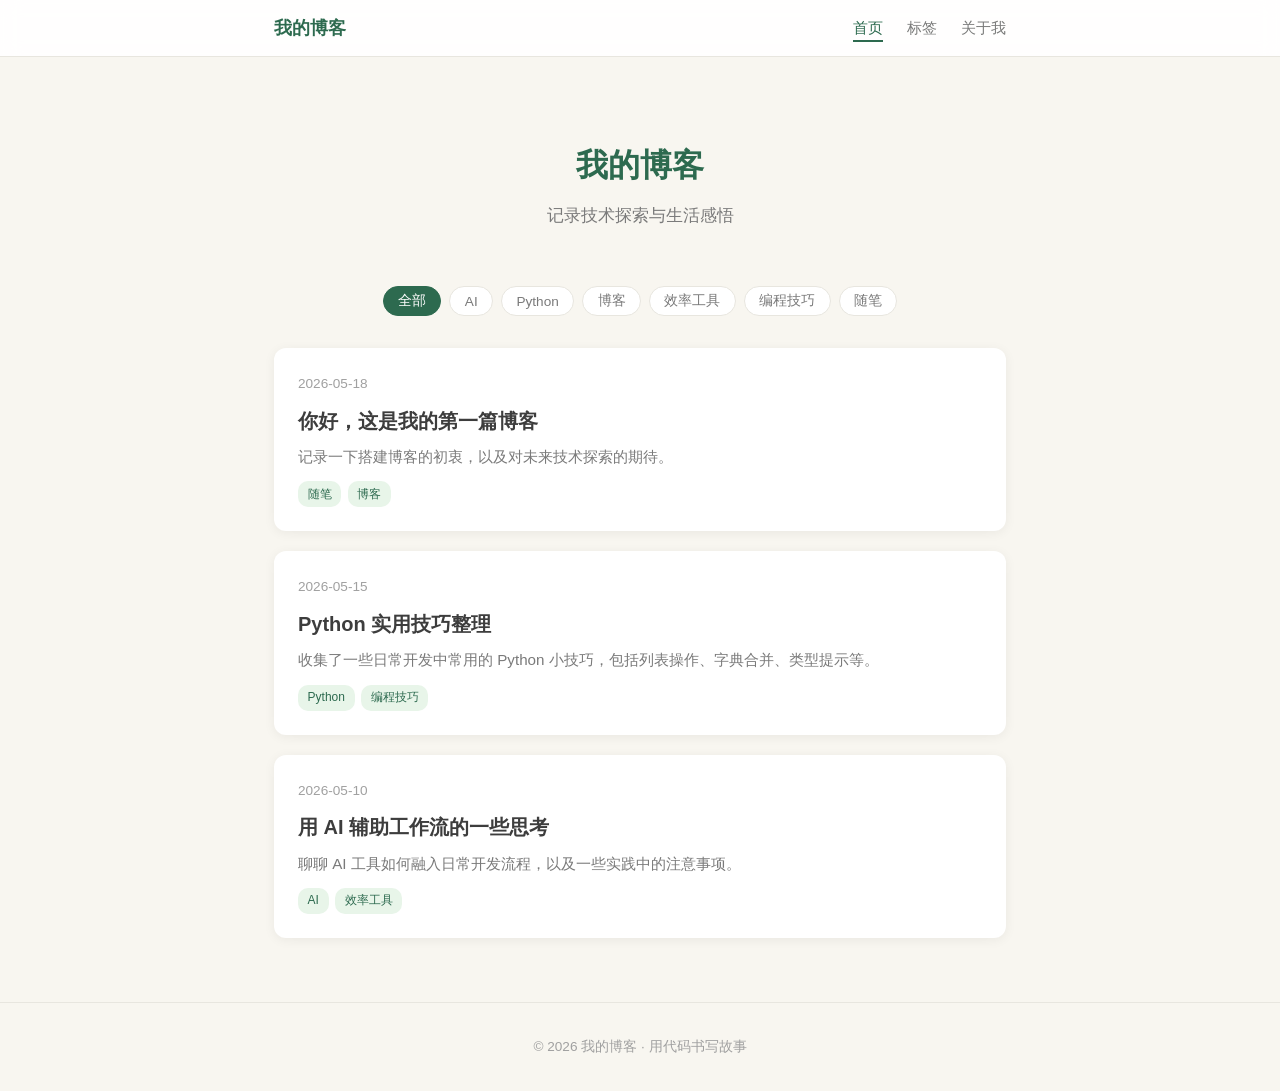
==== index.html @ 417cd6e2 "init: personal blog with FastAPI-style static site Clean, minimal blog homepage with article list, t" ====
<!DOCTYPE html>
<html lang="zh-CN">
<head>
  <meta charset="UTF-8">
  <meta name="viewport" content="width=device-width, initial-scale=1.0">
  <title>我的博客</title>
  <link rel="stylesheet" href="static/css/style.css">
</head>
<body>
  <nav class="navbar">
    <div class="navbar-inner">
      <a href="index.html" class="navbar-brand">我的博客</a>
      <ul class="navbar-links">
        <li><a href="index.html" class="active">首页</a></li>
        <li><a href="tags.html">标签</a></li>
        <li><a href="about.html">关于我</a></li>
      </ul>
    </div>
  </nav>

  <div class="container">
    <div class="hero">
      <h1>我的博客</h1>
      <p class="subtitle">记录技术探索与生活感悟</p>
    </div>

    <div class="tags-filter" id="tagsFilter"></div>

    <div class="post-list" id="postList"></div>
  </div>

  <footer class="footer">
    <p>&copy; 2026 我的博客 · 用代码书写故事</p>
  </footer>

  <script>
    const params = new URLSearchParams(window.location.search);
    const activeTag = params.get('tag');
    let posts = [];
    let allTags = [];

    async function init() {
      const res = await fetch('data/posts.json');
      posts = await res.json();
      posts.sort((a, b) => b.date.localeCompare(a.date));

      allTags = [...new Set(posts.flatMap(p => p.tags))].sort();
      renderTags();
      renderPosts();
    }

    function renderTags() {
      const container = document.getElementById('tagsFilter');
      const html = allTags.map(tag =>
        `<button class="tag-btn ${tag === activeTag ? 'active' : ''}" onclick="filterByTag('${tag}')">${tag}</button>`
      ).join('');
      container.innerHTML = `<button class="tag-btn ${!activeTag ? 'active' : ''}" onclick="filterByTag(null)">全部</button>` + html;
    }

    function filterByTag(tag) {
      if (tag) {
        window.history.replaceState(null, '', `?tag=${encodeURIComponent(tag)}`);
      } else {
        window.history.replaceState(null, '', window.location.pathname);
      }
      location.reload();
    }

    function renderPosts() {
      const container = document.getElementById('postList');
      const filtered = activeTag ? posts.filter(p => p.tags.includes(activeTag)) : posts;

      if (filtered.length === 0) {
        container.innerHTML = '<div class="empty-state"><p>暂无相关文章</p></div>';
        return;
      }

      container.innerHTML = filtered.map(post => `
        <article class="post-card" onclick="window.location.href='post.html?id=${post.id}'">
          <div class="post-card-meta">
            <span>${post.date}</span>
          </div>
          <h2><a href="post.html?id=${post.id}">${post.title}</a></h2>
          <p class="post-card-summary">${post.summary}</p>
          <div class="post-card-tags">
            ${post.tags.map(t => `<span class="tag-badge">${t}</span>`).join('')}
          </div>
        </article>
      `).join('');
    }

    init();
  </script>
</body>
</html>
---- static/css/style.css ----
/* ========== Reset & Base ========== */
*,
*::before,
*::after {
  margin: 0;
  padding: 0;
  box-sizing: border-box;
}

:root {
  --bg: #f8f6f0;
  --bg-card: #ffffff;
  --primary: #2d6a4f;
  --primary-light: #40916c;
  --primary-bg: #e8f5e9;
  --text: #3d3d3d;
  --text-light: #7a7a7a;
  --text-muted: #a0a0a0;
  --border: #e8e6df;
  --shadow: 0 2px 12px rgba(0, 0, 0, 0.06);
  --shadow-hover: 0 4px 20px rgba(0, 0, 0, 0.1);
  --radius: 12px;
  --max-width: 780px;
}

html {
  font-size: 16px;
  scroll-behavior: smooth;
}

body {
  font-family: "PingFang SC", "Hiragino Sans GB", "Noto Sans SC", "Microsoft YaHei", sans-serif;
  background-color: var(--bg);
  color: var(--text);
  line-height: 1.75;
  min-height: 100vh;
  display: flex;
  flex-direction: column;
}

a {
  color: var(--primary);
  text-decoration: none;
  transition: color 0.2s;
}

a:hover {
  color: var(--primary-light);
}

/* ========== Navigation ========== */
.navbar {
  background: var(--bg-card);
  border-bottom: 1px solid var(--border);
  position: sticky;
  top: 0;
  z-index: 100;
  backdrop-filter: blur(10px);
  background: rgba(255, 255, 255, 0.9);
}

.navbar-inner {
  max-width: var(--max-width);
  margin: 0 auto;
  padding: 0 1.5rem;
  display: flex;
  align-items: center;
  justify-content: space-between;
  height: 56px;
}

.navbar-brand {
  font-size: 1.1rem;
  font-weight: 700;
  color: var(--primary);
}

.navbar-links {
  display: flex;
  gap: 1.5rem;
  list-style: none;
}

.navbar-links a {
  color: var(--text-light);
  font-size: 0.95rem;
  padding: 0.25rem 0;
  border-bottom: 2px solid transparent;
  transition: all 0.2s;
}

.navbar-links a:hover,
.navbar-links a.active {
  color: var(--primary);
  border-bottom-color: var(--primary);
}

/* ========== Container ========== */
.container {
  max-width: var(--max-width);
  margin: 0 auto;
  padding: 2rem 1.5rem;
  flex: 1;
  width: 100%;
}

/* ========== Hero ========== */
.hero {
  text-align: center;
  padding: 3rem 0 2rem;
}

.hero h1 {
  font-size: 2rem;
  font-weight: 700;
  color: var(--primary);
  margin-bottom: 0.5rem;
}

.hero .subtitle {
  font-size: 1.05rem;
  color: var(--text-light);
}

/* ========== Tags Filter ========== */
.tags-filter {
  display: flex;
  flex-wrap: wrap;
  gap: 0.5rem;
  margin: 1.5rem 0 2rem;
  justify-content: center;
}

.tag-btn {
  display: inline-block;
  padding: 0.3rem 0.9rem;
  font-size: 0.85rem;
  border: 1.5px solid var(--border);
  border-radius: 20px;
  color: var(--text-light);
  background: var(--bg-card);
  cursor: pointer;
  transition: all 0.2s;
}

.tag-btn:hover {
  border-color: var(--primary);
  color: var(--primary);
}

.tag-btn.active {
  background: var(--primary);
  color: #fff;
  border-color: var(--primary);
}

/* ========== Post Card ========== */
.post-list {
  display: flex;
  flex-direction: column;
  gap: 1.25rem;
}

.post-card {
  background: var(--bg-card);
  border-radius: var(--radius);
  padding: 1.5rem;
  box-shadow: var(--shadow);
  transition: box-shadow 0.25s, transform 0.25s;
  cursor: pointer;
}

.post-card:hover {
  box-shadow: var(--shadow-hover);
  transform: translateY(-2px);
}

.post-card-meta {
  display: flex;
  align-items: center;
  gap: 0.75rem;
  margin-bottom: 0.5rem;
  font-size: 0.85rem;
  color: var(--text-muted);
}

.post-card h2 {
  font-size: 1.25rem;
  font-weight: 600;
  margin-bottom: 0.4rem;
  color: var(--text);
}

.post-card h2 a {
  color: inherit;
}

.post-card h2 a:hover {
  color: var(--primary);
}

.post-card-summary {
  font-size: 0.95rem;
  color: var(--text-light);
  margin-bottom: 0.75rem;
  line-height: 1.6;
}

.post-card-tags {
  display: flex;
  flex-wrap: wrap;
  gap: 0.4rem;
}

/* ========== Tag Badge ========== */
.tag-badge {
  display: inline-block;
  padding: 0.15rem 0.6rem;
  font-size: 0.75rem;
  background: var(--primary-bg);
  color: var(--primary);
  border-radius: 10px;
}

/* ========== Post Detail ========== */
.post-detail {
  background: var(--bg-card);
  border-radius: var(--radius);
  padding: 2.5rem;
  box-shadow: var(--shadow);
}

.post-detail-header {
  margin-bottom: 2rem;
  padding-bottom: 1.5rem;
  border-bottom: 1px solid var(--border);
}

.post-detail-header h1 {
  font-size: 1.8rem;
  font-weight: 700;
  color: var(--text);
  margin-bottom: 0.75rem;
  line-height: 1.4;
}

.post-detail-header .meta {
  font-size: 0.9rem;
  color: var(--text-muted);
  display: flex;
  align-items: center;
  gap: 1rem;
}

.post-detail-content {
  font-size: 1.02rem;
  line-height: 1.85;
}

.post-detail-content p {
  margin-bottom: 1.25rem;
}

.post-detail-content h3 {
  font-size: 1.2rem;
  font-weight: 600;
  color: var(--primary);
  margin: 2rem 0 0.75rem;
}

.post-detail-content pre {
  background: #f5f5f0;
  border-radius: 8px;
  padding: 1rem 1.25rem;
  overflow-x: auto;
  font-family: "JetBrains Mono", "Fira Code", "Consolas", monospace;
  font-size: 0.88rem;
  line-height: 1.6;
  margin-bottom: 1.25rem;
  border: 1px solid var(--border);
}

.post-detail-content code {
  font-family: "JetBrains Mono", "Fira Code", "Consolas", monospace;
  font-size: 0.88em;
  background: #f0ede6;
  padding: 0.15rem 0.35rem;
  border-radius: 4px;
}

.post-detail-content pre code {
  background: none;
  padding: 0;
}

.post-detail-content ul,
.post-detail-content ol {
  padding-left: 1.5rem;
  margin-bottom: 1.25rem;
}

.post-detail-content li {
  margin-bottom: 0.4rem;
}

.post-detail-tags {
  margin-top: 2rem;
  padding-top: 1.5rem;
  border-top: 1px solid var(--border);
  display: flex;
  flex-wrap: wrap;
  gap: 0.4rem;
}

.back-link {
  display: inline-flex;
  align-items: center;
  gap: 0.3rem;
  font-size: 0.9rem;
  color: var(--text-light);
  margin-bottom: 1.5rem;
}

.back-link:hover {
  color: var(--primary);
}

/* ========== Tags Page ========== */
.tags-overview {
  display: flex;
  flex-direction: column;
  gap: 1rem;
}

.tag-group {
  background: var(--bg-card);
  border-radius: var(--radius);
  padding: 1.25rem 1.5rem;
  box-shadow: var(--shadow);
}

.tag-group-header {
  display: flex;
  align-items: center;
  justify-content: space-between;
  margin-bottom: 0.5rem;
}

.tag-group-header h3 {
  font-size: 1.1rem;
  color: var(--primary);
}

.tag-group-count {
  font-size: 0.85rem;
  color: var(--text-muted);
}

.tag-group-list {
  list-style: none;
}

.tag-group-list li {
  padding: 0.35rem 0;
  font-size: 0.95rem;
}

.tag-group-list li a {
  color: var(--text);
}

.tag-group-list li a:hover {
  color: var(--primary);
}

/* ========== About Page ========== */
.about-card {
  background: var(--bg-card);
  border-radius: var(--radius);
  padding: 2.5rem;
  box-shadow: var(--shadow);
}

.about-card h1 {
  font-size: 1.8rem;
  font-weight: 700;
  color: var(--primary);
  margin-bottom: 1.5rem;
}

.about-section {
  margin-bottom: 2rem;
}

.about-section h2 {
  font-size: 1.15rem;
  font-weight: 600;
  color: var(--text);
  margin-bottom: 0.75rem;
  padding-bottom: 0.5rem;
  border-bottom: 1px solid var(--border);
}

.about-section p {
  margin-bottom: 0.75rem;
  line-height: 1.8;
}

.skill-tags {
  display: flex;
  flex-wrap: wrap;
  gap: 0.5rem;
  margin-top: 0.5rem;
}

.skill-tag {
  padding: 0.3rem 0.8rem;
  background: var(--primary-bg);
  color: var(--primary);
  border-radius: 8px;
  font-size: 0.88rem;
  font-weight: 500;
}

.social-links {
  display: flex;
  gap: 1rem;
  margin-top: 0.5rem;
}

.social-links a {
  padding: 0.4rem 1rem;
  border: 1.5px solid var(--border);
  border-radius: 8px;
  font-size: 0.9rem;
  color: var(--text-light);
  transition: all 0.2s;
}

.social-links a:hover {
  border-color: var(--primary);
  color: var(--primary);
  background: var(--primary-bg);
}

/* ========== Footer ========== */
.footer {
  text-align: center;
  padding: 2rem 1.5rem;
  font-size: 0.85rem;
  color: var(--text-muted);
  border-top: 1px solid var(--border);
  margin-top: 2rem;
}

/* ========== Empty State ========== */
.empty-state {
  text-align: center;
  padding: 3rem 1rem;
  color: var(--text-muted);
}

.empty-state p {
  font-size: 1rem;
}

/* ========== Responsive ========== */
@media (max-width: 640px) {
  .container {
    padding: 1.25rem 1rem;
  }

  .hero {
    padding: 2rem 0 1.5rem;
  }

  .hero h1 {
    font-size: 1.5rem;
  }

  .post-detail {
    padding: 1.5rem;
  }

  .post-detail-header h1 {
    font-size: 1.4rem;
  }

  .about-card {
    padding: 1.5rem;
  }

  .navbar-links {
    gap: 1rem;
  }
}
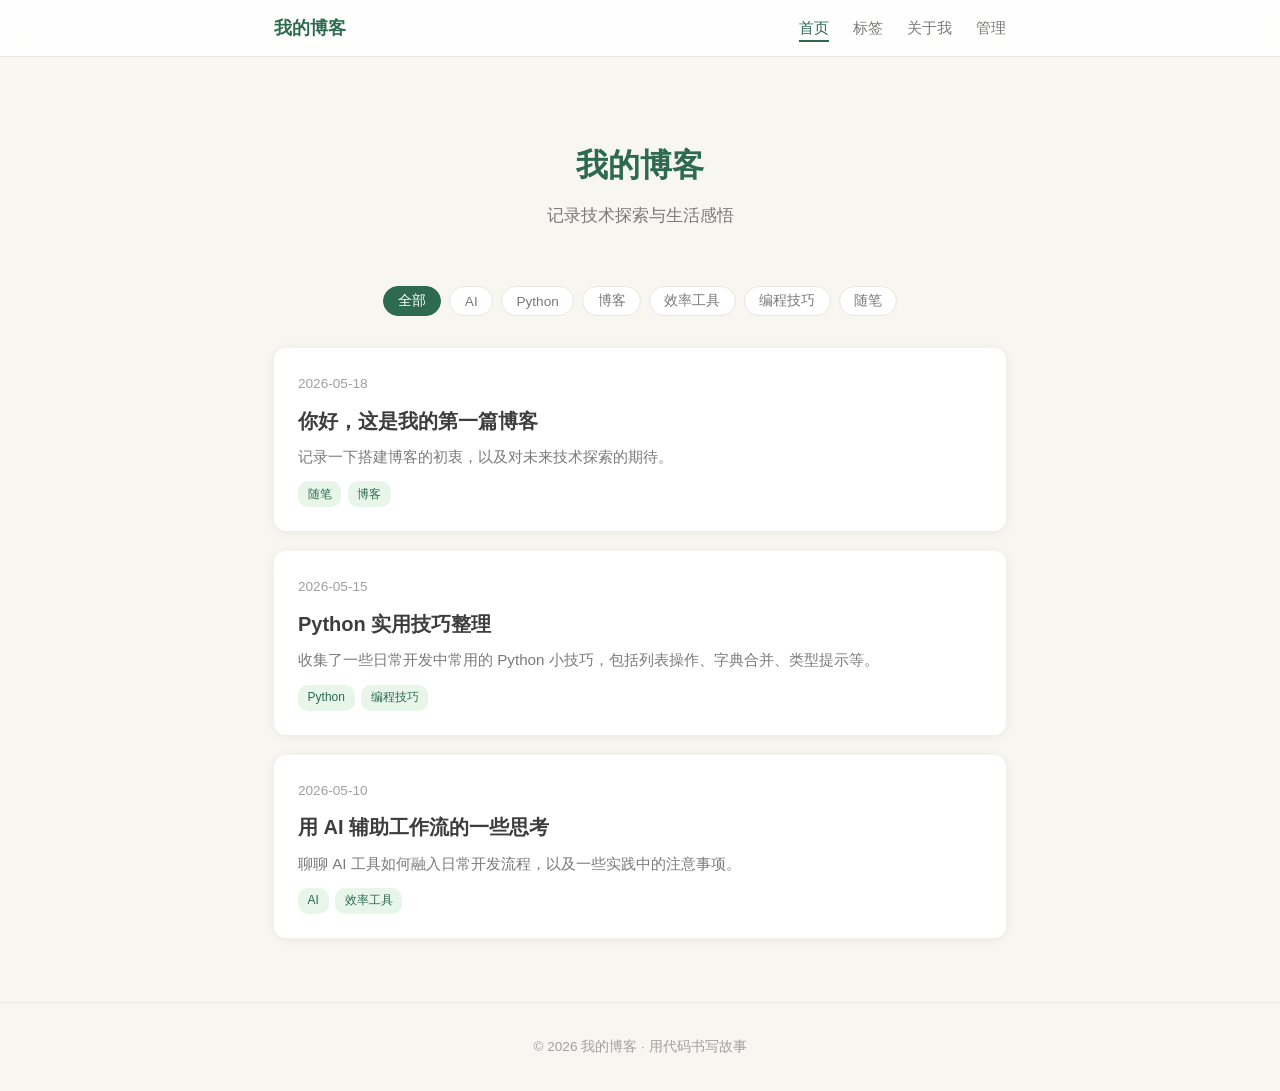
==== commit 675c6bcc: "feat: add admin panel for managing blog posts Adds admin.html with full CRUD functionality via GitHu" ====
--- a/index.html
+++ b/index.html
@@ -14,6 +14,7 @@
         <li><a href="index.html" class="active">首页</a></li>
         <li><a href="tags.html">标签</a></li>
         <li><a href="about.html">关于我</a></li>
+        <li><a href="admin.html">管理</a></li>
       </ul>
     </div>
   </nav>
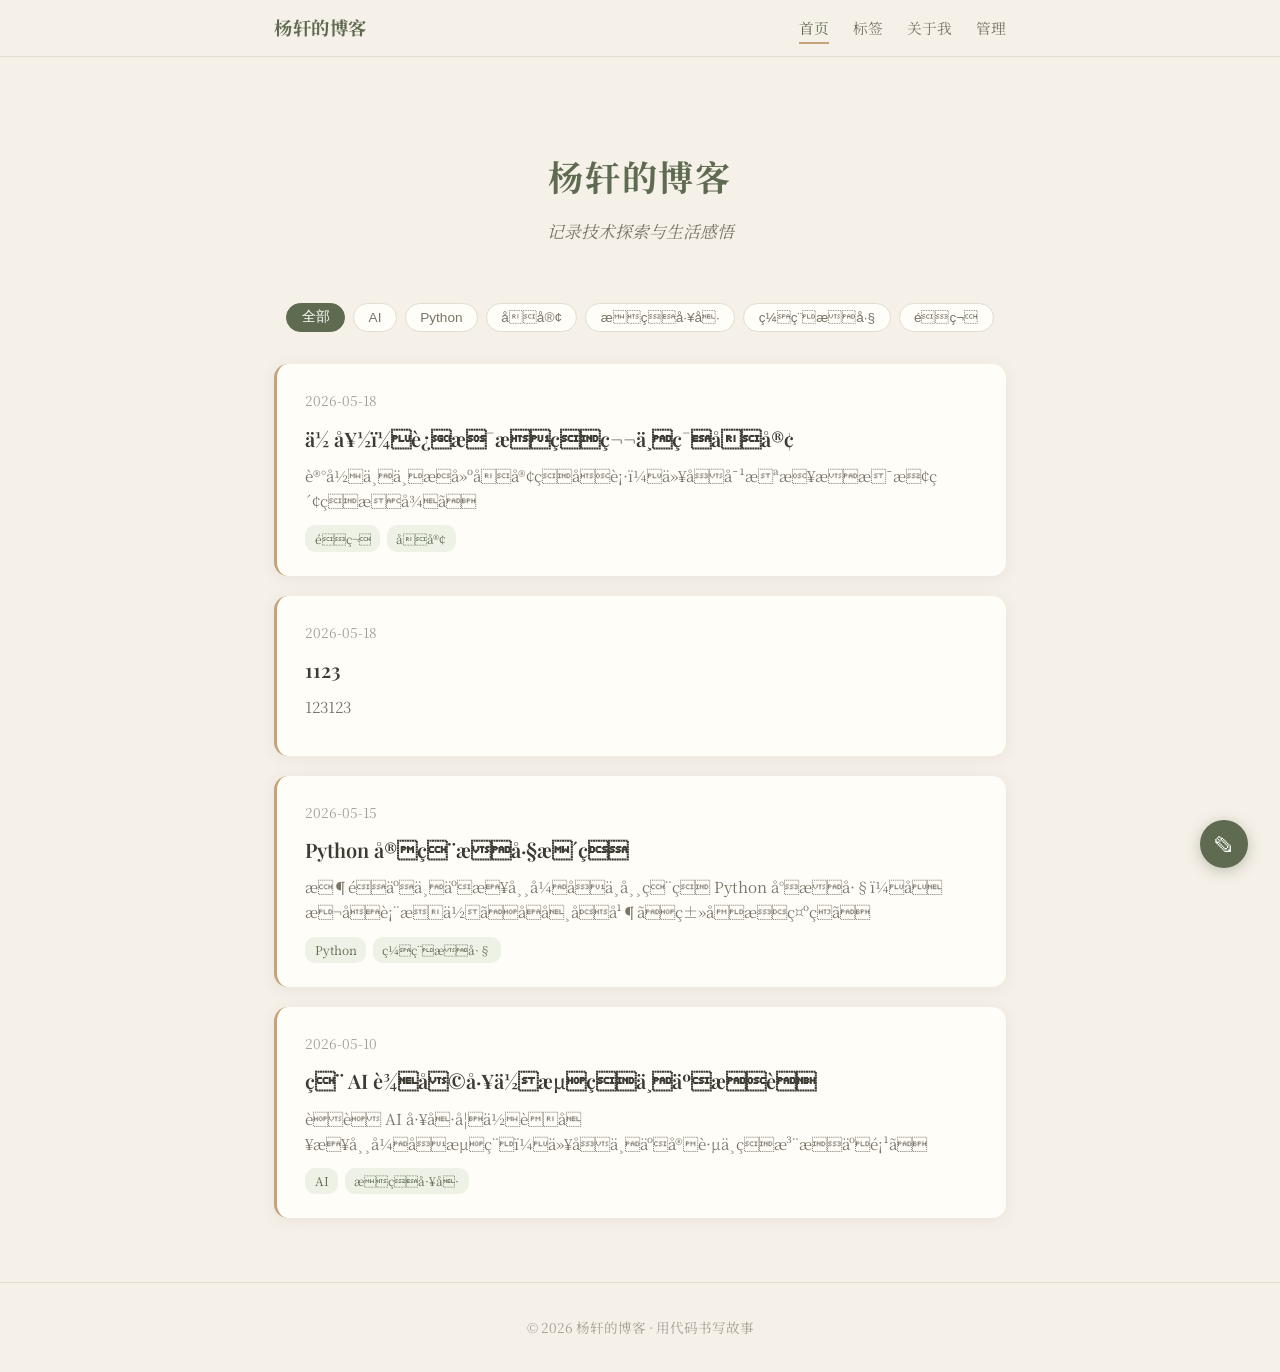
==== commit 8571a2e7: "style: warm brown-green theme, serif fonts, admin fab button - Rename to "杨轩的博客" - Warm color palett" ====
--- a/index.html
+++ b/index.html
@@ -3,13 +3,13 @@
 <head>
   <meta charset="UTF-8">
   <meta name="viewport" content="width=device-width, initial-scale=1.0">
-  <title>我的博客</title>
+  <title>杨轩的博客</title>
   <link rel="stylesheet" href="static/css/style.css">
 </head>
 <body>
   <nav class="navbar">
     <div class="navbar-inner">
-      <a href="index.html" class="navbar-brand">我的博客</a>
+      <a href="index.html" class="navbar-brand">杨轩的博客</a>
       <ul class="navbar-links">
         <li><a href="index.html" class="active">首页</a></li>
         <li><a href="tags.html">标签</a></li>
@@ -21,7 +21,7 @@
 
   <div class="container">
     <div class="hero">
-      <h1>我的博客</h1>
+      <h1>杨轩的博客</h1>
       <p class="subtitle">记录技术探索与生活感悟</p>
     </div>
 
@@ -30,8 +30,13 @@
     <div class="post-list" id="postList"></div>
   </div>
 
+  <a href="admin.html" class="admin-fab" title="管理后台">
+    &#9998;
+    <span class="fab-tooltip">管理文章</span>
+  </a>
+
   <footer class="footer">
-    <p>&copy; 2026 我的博客 · 用代码书写故事</p>
+    <p>&copy; 2026 杨轩的博客 · 用代码书写故事</p>
   </footer>
 
   <script>
--- a/static/css/style.css
+++ b/static/css/style.css
@@ -1,3 +1,5 @@
+@import url('https://fonts.googleapis.com/css2?family=Noto+Serif+SC:wght@400;500;600;700&family=Playfair+Display:wght@400;600;700&display=swap');
+
 /* ========== Reset & Base ========== */
 *,
 *::before,
@@ -8,19 +10,21 @@
 }
 
 :root {
-  --bg: #f8f6f0;
-  --bg-card: #ffffff;
-  --primary: #2d6a4f;
-  --primary-light: #40916c;
-  --primary-bg: #e8f5e9;
-  --text: #3d3d3d;
-  --text-light: #7a7a7a;
-  --text-muted: #a0a0a0;
-  --border: #e8e6df;
-  --shadow: 0 2px 12px rgba(0, 0, 0, 0.06);
-  --shadow-hover: 0 4px 20px rgba(0, 0, 0, 0.1);
-  --radius: 12px;
+  --bg: #f5f0e8;
+  --bg-card: #fffdf8;
+  --primary: #5e6b50;
+  --primary-light: #7a8a68;
+  --primary-bg: #eef1e6;
+  --text: #3e3b33;
+  --text-light: #7a7568;
+  --text-muted: #a5a096;
+  --border: #e2ddd2;
+  --shadow: 0 2px 16px rgba(80, 70, 50, 0.07);
+  --shadow-hover: 0 6px 24px rgba(80, 70, 50, 0.12);
+  --radius: 14px;
   --max-width: 780px;
+  --accent: #c4a37a;
+  --accent-light: #d4bc96;
 }
 
 html {
@@ -29,13 +33,17 @@
 }
 
 body {
-  font-family: "PingFang SC", "Hiragino Sans GB", "Noto Sans SC", "Microsoft YaHei", sans-serif;
+  font-family: "Noto Serif SC", "Songti SC", "STSong", "FangSong", serif;
   background-color: var(--bg);
   color: var(--text);
-  line-height: 1.75;
+  line-height: 1.8;
   min-height: 100vh;
   display: flex;
   flex-direction: column;
+}
+
+h1, h2, h3, h4, h5, h6, .navbar-brand, .hero h1 {
+  font-family: "Playfair Display", "Noto Serif SC", "Songti SC", serif;
 }
 
 a {
@@ -50,13 +58,12 @@
 
 /* ========== Navigation ========== */
 .navbar {
-  background: var(--bg-card);
   border-bottom: 1px solid var(--border);
   position: sticky;
   top: 0;
   z-index: 100;
-  backdrop-filter: blur(10px);
-  background: rgba(255, 255, 255, 0.9);
+  backdrop-filter: blur(12px);
+  background: rgba(245, 240, 232, 0.88);
 }
 
 .navbar-inner {
@@ -70,9 +77,10 @@
 }
 
 .navbar-brand {
-  font-size: 1.1rem;
+  font-size: 1.15rem;
   font-weight: 700;
   color: var(--primary);
+  letter-spacing: 0.03em;
 }
 
 .navbar-links {
@@ -83,7 +91,7 @@
 
 .navbar-links a {
   color: var(--text-light);
-  font-size: 0.95rem;
+  font-size: 0.92rem;
   padding: 0.25rem 0;
   border-bottom: 2px solid transparent;
   transition: all 0.2s;
@@ -92,7 +100,7 @@
 .navbar-links a:hover,
 .navbar-links a.active {
   color: var(--primary);
-  border-bottom-color: var(--primary);
+  border-bottom-color: var(--accent);
 }
 
 /* ========== Container ========== */
@@ -107,19 +115,21 @@
 /* ========== Hero ========== */
 .hero {
   text-align: center;
-  padding: 3rem 0 2rem;
+  padding: 3.5rem 0 2rem;
 }
 
 .hero h1 {
-  font-size: 2rem;
+  font-size: 2.2rem;
   font-weight: 700;
   color: var(--primary);
   margin-bottom: 0.5rem;
+  letter-spacing: 0.05em;
 }
 
 .hero .subtitle {
   font-size: 1.05rem;
   color: var(--text-light);
+  font-style: italic;
 }
 
 /* ========== Tags Filter ========== */
@@ -144,7 +154,7 @@
 }
 
 .tag-btn:hover {
-  border-color: var(--primary);
+  border-color: var(--accent);
   color: var(--primary);
 }
 
@@ -164,10 +174,11 @@
 .post-card {
   background: var(--bg-card);
   border-radius: var(--radius);
-  padding: 1.5rem;
+  padding: 1.5rem 1.75rem;
   box-shadow: var(--shadow);
   transition: box-shadow 0.25s, transform 0.25s;
   cursor: pointer;
+  border-left: 3px solid var(--accent);
 }
 
 .post-card:hover {
@@ -203,7 +214,7 @@
   font-size: 0.95rem;
   color: var(--text-light);
   margin-bottom: 0.75rem;
-  line-height: 1.6;
+  line-height: 1.65;
 }
 
 .post-card-tags {
@@ -226,7 +237,7 @@
 .post-detail {
   background: var(--bg-card);
   border-radius: var(--radius);
-  padding: 2.5rem;
+  padding: 2.5rem 3rem;
   box-shadow: var(--shadow);
 }
 
@@ -237,7 +248,7 @@
 }
 
 .post-detail-header h1 {
-  font-size: 1.8rem;
+  font-size: 1.9rem;
   font-weight: 700;
   color: var(--text);
   margin-bottom: 0.75rem;
@@ -254,7 +265,7 @@
 
 .post-detail-content {
   font-size: 1.02rem;
-  line-height: 1.85;
+  line-height: 1.9;
 }
 
 .post-detail-content p {
@@ -269,7 +280,7 @@
 }
 
 .post-detail-content pre {
-  background: #f5f5f0;
+  background: #f0ece4;
   border-radius: 8px;
   padding: 1rem 1.25rem;
   overflow-x: auto;
@@ -283,7 +294,7 @@
 .post-detail-content code {
   font-family: "JetBrains Mono", "Fira Code", "Consolas", monospace;
   font-size: 0.88em;
-  background: #f0ede6;
+  background: #ede9e0;
   padding: 0.15rem 0.35rem;
   border-radius: 4px;
 }
@@ -377,12 +388,12 @@
 .about-card {
   background: var(--bg-card);
   border-radius: var(--radius);
-  padding: 2.5rem;
+  padding: 2.5rem 3rem;
   box-shadow: var(--shadow);
 }
 
 .about-card h1 {
-  font-size: 1.8rem;
+  font-size: 1.9rem;
   font-weight: 700;
   color: var(--primary);
   margin-bottom: 1.5rem;
@@ -403,7 +414,7 @@
 
 .about-section p {
   margin-bottom: 0.75rem;
-  line-height: 1.8;
+  line-height: 1.85;
 }
 
 .skill-tags {
@@ -438,7 +449,7 @@
 }
 
 .social-links a:hover {
-  border-color: var(--primary);
+  border-color: var(--accent);
   color: var(--primary);
   background: var(--primary-bg);
 }
@@ -464,6 +475,52 @@
   font-size: 1rem;
 }
 
+/* ========== Admin Floating Button ========== */
+.admin-fab {
+  position: fixed;
+  bottom: 2rem;
+  right: 2rem;
+  width: 48px;
+  height: 48px;
+  border-radius: 50%;
+  background: var(--primary);
+  color: #fff;
+  border: none;
+  cursor: pointer;
+  font-size: 1.3rem;
+  display: flex;
+  align-items: center;
+  justify-content: center;
+  box-shadow: 0 3px 14px rgba(94, 107, 80, 0.35);
+  transition: all 0.25s;
+  z-index: 50;
+  text-decoration: none;
+}
+
+.admin-fab:hover {
+  background: var(--primary-light);
+  transform: scale(1.08);
+  box-shadow: 0 4px 20px rgba(94, 107, 80, 0.45);
+}
+
+.admin-fab .fab-tooltip {
+  position: absolute;
+  right: 60px;
+  background: var(--text);
+  color: #fff;
+  padding: 0.3rem 0.7rem;
+  border-radius: 6px;
+  font-size: 0.78rem;
+  white-space: nowrap;
+  opacity: 0;
+  pointer-events: none;
+  transition: opacity 0.2s;
+}
+
+.admin-fab:hover .fab-tooltip {
+  opacity: 1;
+}
+
 /* ========== Responsive ========== */
 @media (max-width: 640px) {
   .container {
@@ -475,7 +532,7 @@
   }
 
   .hero h1 {
-    font-size: 1.5rem;
+    font-size: 1.6rem;
   }
 
   .post-detail {
@@ -493,4 +550,11 @@
   .navbar-links {
     gap: 1rem;
   }
-}
+
+  .admin-fab {
+    bottom: 1.25rem;
+    right: 1.25rem;
+    width: 44px;
+    height: 44px;
+  }
+}
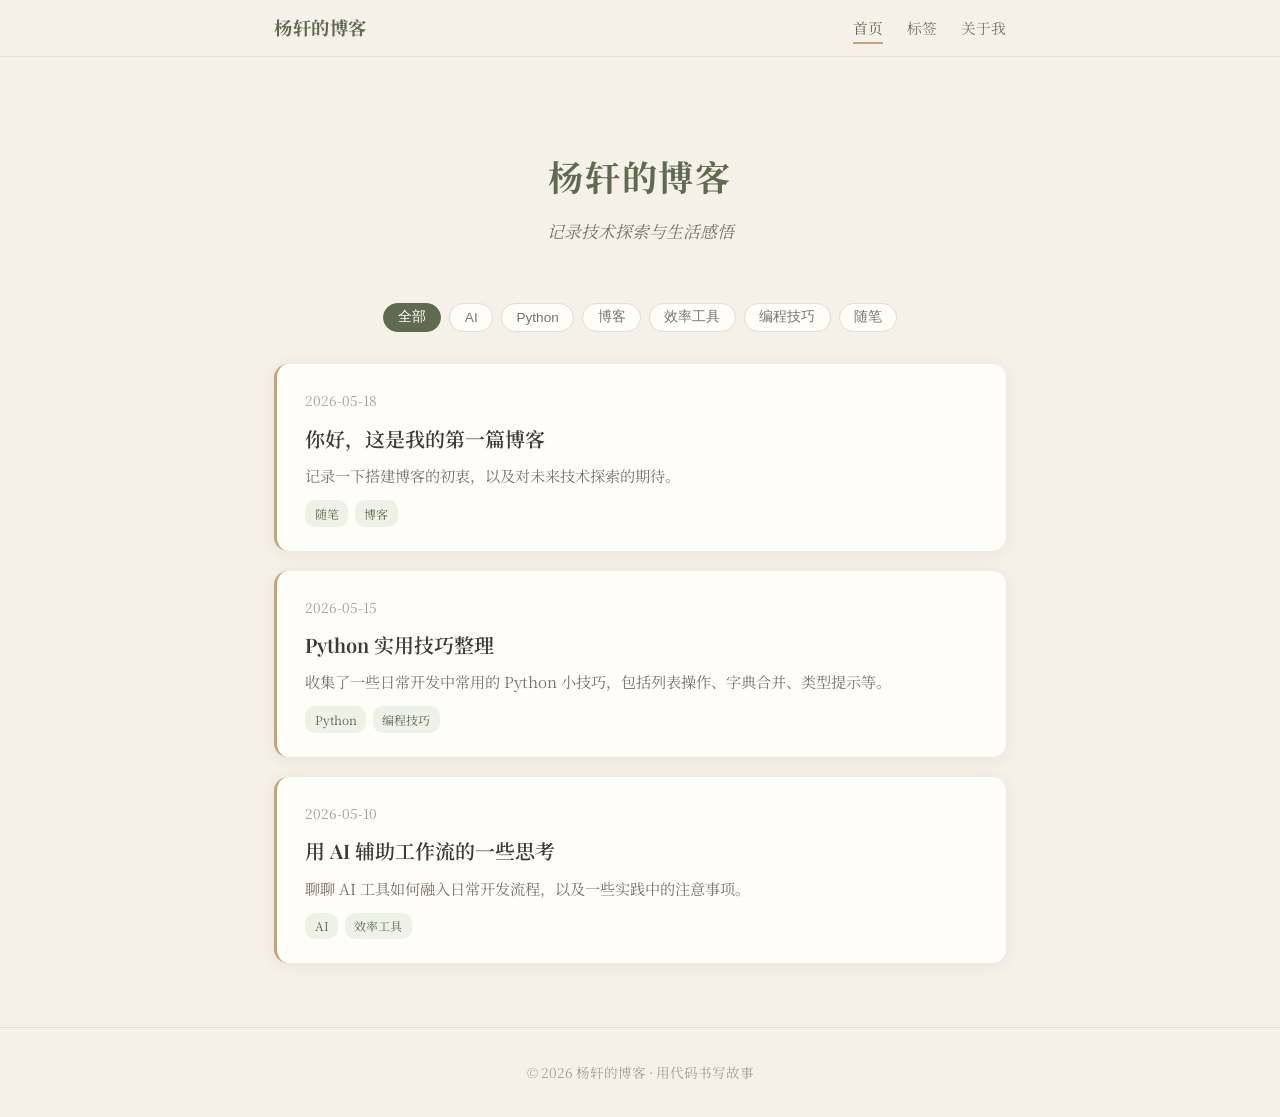
==== commit fb86b525: "fix: remove admin entry from public pages for privacy Admin panel is only accessible via direct URL." ====
--- a/index.html
+++ b/index.html
@@ -14,7 +14,6 @@
         <li><a href="index.html" class="active">首页</a></li>
         <li><a href="tags.html">标签</a></li>
         <li><a href="about.html">关于我</a></li>
-        <li><a href="admin.html">管理</a></li>
       </ul>
     </div>
   </nav>
@@ -29,11 +28,6 @@
 
     <div class="post-list" id="postList"></div>
   </div>
-
-  <a href="admin.html" class="admin-fab" title="管理后台">
-    &#9998;
-    <span class="fab-tooltip">管理文章</span>
-  </a>
 
   <footer class="footer">
     <p>&copy; 2026 杨轩的博客 · 用代码书写故事</p>
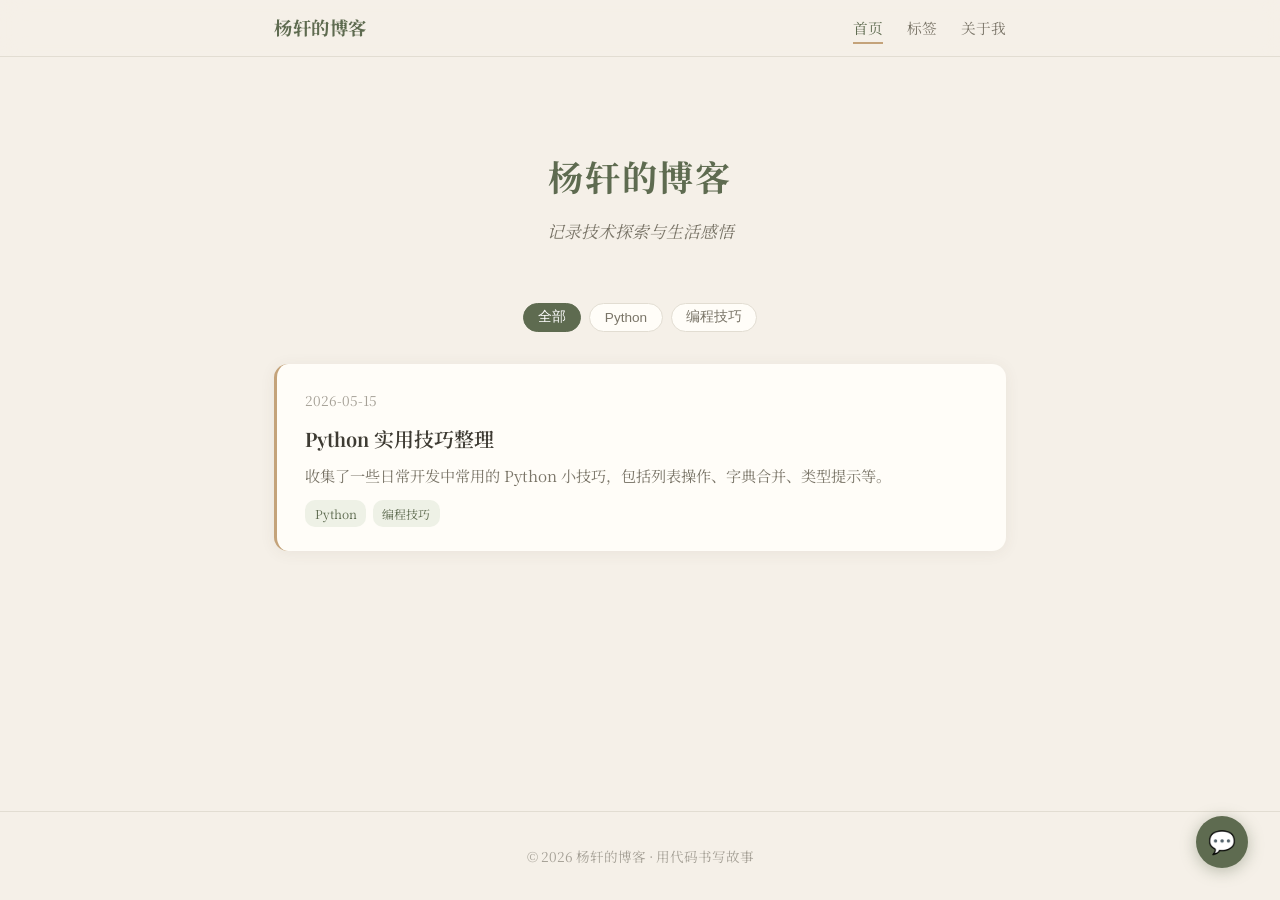
==== commit ef579444: "feat: add AI chat assistant powered by DeepSeek API - Floating chat widget on all public pages - Rea" ====
--- a/index.html
+++ b/index.html
@@ -32,6 +32,8 @@
   <footer class="footer">
     <p>&copy; 2026 杨轩的博客 · 用代码书写故事</p>
   </footer>
+
+  <script src="static/js/chat.js"></script>
 
   <script>
     const params = new URLSearchParams(window.location.search);
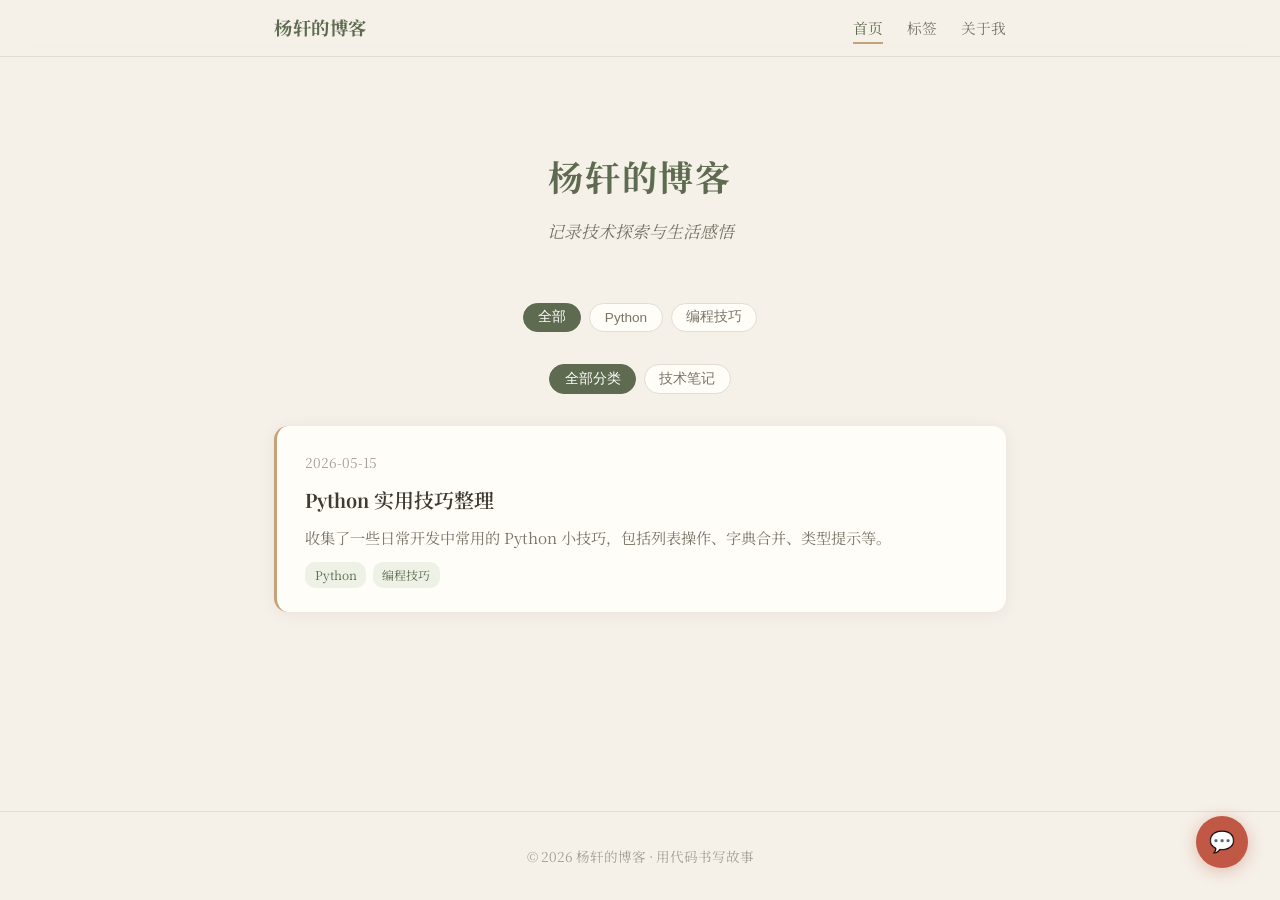
==== commit 8e6e95a4: "feat: add category system with sidebar, recommendations, and inline chat on post pages - Add left si" ====
--- a/index.html
+++ b/index.html
@@ -25,6 +25,7 @@
     </div>
 
     <div class="tags-filter" id="tagsFilter"></div>
+    <div class="tags-filter" id="categoryFilter"></div>
 
     <div class="post-list" id="postList"></div>
   </div>
@@ -38,6 +39,7 @@
   <script>
     const params = new URLSearchParams(window.location.search);
     const activeTag = params.get('tag');
+    const activeCategory = params.get('category');
     let posts = [];
     let allTags = [];
 
@@ -48,6 +50,7 @@
 
       allTags = [...new Set(posts.flatMap(p => p.tags))].sort();
       renderTags();
+      renderCategories();
       renderPosts();
     }
 
@@ -59,18 +62,34 @@
       container.innerHTML = `<button class="tag-btn ${!activeTag ? 'active' : ''}" onclick="filterByTag(null)">全部</button>` + html;
     }
 
+    function renderCategories() {
+      const container = document.getElementById('categoryFilter');
+      const allCats = [...new Set(posts.map(p => p.category || '未分类'))].sort();
+      const html = allCats.map(cat =>
+        `<button class="tag-btn ${cat === activeCategory ? 'active' : ''}" onclick="filterByCategory('${cat}')">${cat}</button>`
+      ).join('');
+      container.innerHTML = `<button class="tag-btn ${!activeCategory ? 'active' : ''}" onclick="filterByCategory(null)">全部分类</button>` + html;
+    }
+
     function filterByTag(tag) {
-      if (tag) {
-        window.history.replaceState(null, '', `?tag=${encodeURIComponent(tag)}`);
-      } else {
-        window.history.replaceState(null, '', window.location.pathname);
-      }
-      location.reload();
+      const p = new URLSearchParams(window.location.search);
+      if (tag) p.set('tag', tag); else p.delete('tag');
+      const qs = p.toString();
+      window.location.href = qs ? `?${qs}` : window.location.pathname;
+    }
+
+    function filterByCategory(cat) {
+      const p = new URLSearchParams(window.location.search);
+      if (cat) p.set('category', cat); else p.delete('category');
+      const qs = p.toString();
+      window.location.href = qs ? `?${qs}` : window.location.pathname;
     }
 
     function renderPosts() {
       const container = document.getElementById('postList');
-      const filtered = activeTag ? posts.filter(p => p.tags.includes(activeTag)) : posts;
+      let filtered = posts;
+      if (activeTag) filtered = filtered.filter(p => p.tags.includes(activeTag));
+      if (activeCategory) filtered = filtered.filter(p => (p.category || '未分类') === activeCategory);
 
       if (filtered.length === 0) {
         container.innerHTML = '<div class="empty-state"><p>暂无相关文章</p></div>';
